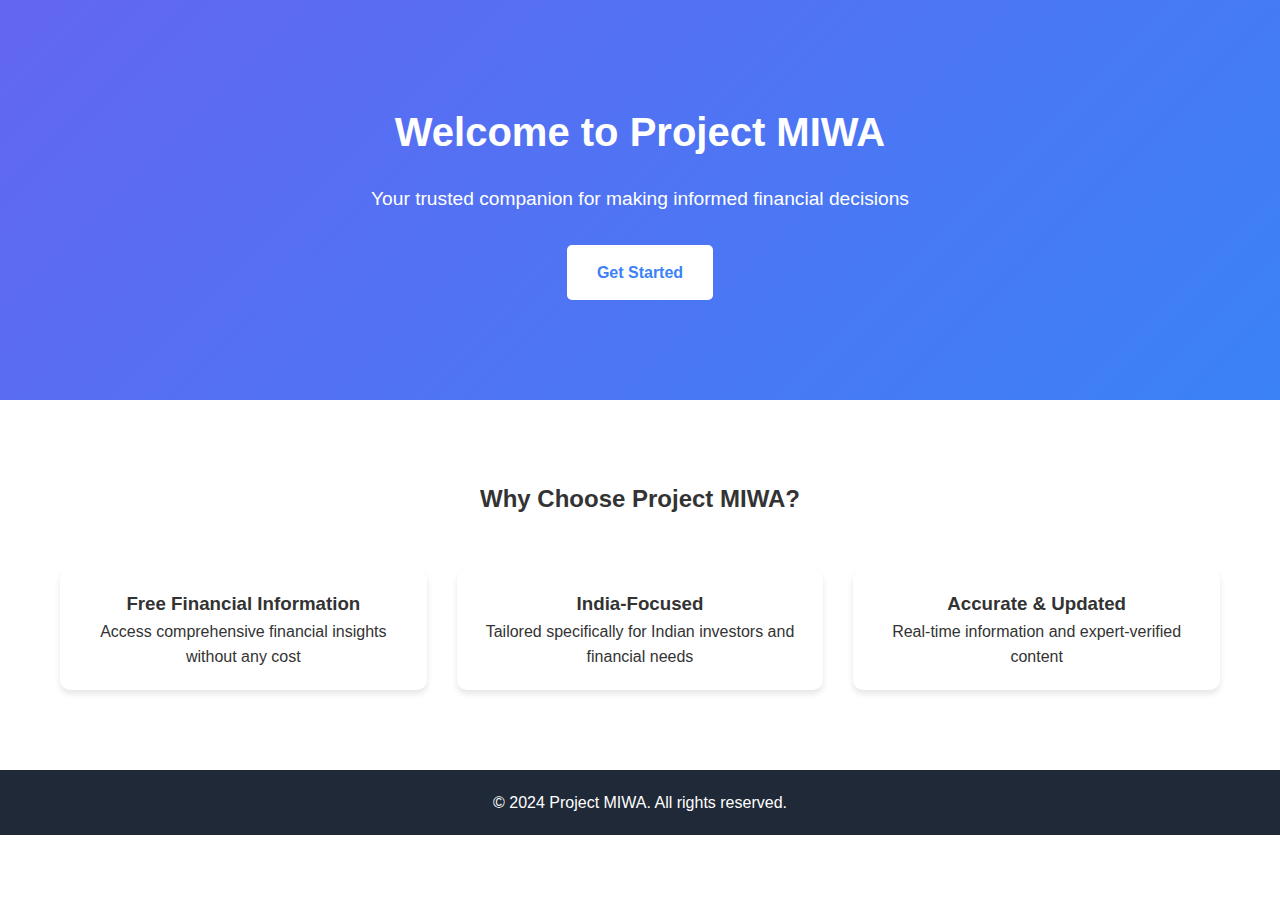
==== index.html @ fbf29fde "Add files via upload" ====
<!DOCTYPE html>
<html lang="en">
<head>
    <meta charset="UTF-8">
    <meta name="viewport" content="width=device-width, initial-scale=1.0">
    <title>Project MIWA - Your Personal Finance Guide</title>
    <style>
        * {
            margin: 0;
            padding: 0;
            box-sizing: border-box;
            font-family: 'Arial', sans-serif;
        }

        body {
            line-height: 1.6;
            color: #333;
        }

        .hero {
            background: linear-gradient(135deg, #6366F1, #3B82F6);
            color: white;
            padding: 100px 20px;
            text-align: center;
        }

        .hero h1 {
            font-size: 2.5rem;
            margin-bottom: 20px;
        }

        .hero p {
            font-size: 1.2rem;
            margin-bottom: 30px;
        }

        .cta-button {
            display: inline-block;
            padding: 15px 30px;
            background-color: #FFF;
            color: #3B82F6;
            text-decoration: none;
            border-radius: 5px;
            font-weight: bold;
            transition: transform 0.3s ease;
        }

        .cta-button:hover {
            transform: translateY(-2px);
        }

        .features {
            padding: 80px 20px;
            max-width: 1200px;
            margin: 0 auto;
            text-align: center;
        }

        .feature-grid {
            display: grid;
            grid-template-columns: repeat(auto-fit, minmax(250px, 1fr));
            gap: 30px;
            margin-top: 50px;
        }

        .feature-item {
            padding: 20px;
            border-radius: 10px;
            box-shadow: 0 4px 6px rgba(0, 0, 0, 0.1);
        }

        footer {
            background-color: #1F2937;
            color: white;
            text-align: center;
            padding: 20px;
            position: relative;
            bottom: 0;
            width: 100%;
        }

        @media (max-width: 768px) {
            .hero h1 {
                font-size: 2rem;
            }
        }
    </style>
</head>
<body>
    <section class="hero">
        <h1>Welcome to Project MIWA</h1>
        <p>Your trusted companion for making informed financial decisions</p>
        <a href="#" class="cta-button">Get Started</a>
    </section>

    <section class="features">
        <h2>Why Choose Project MIWA?</h2>
        <div class="feature-grid">
            <div class="feature-item">
                <h3>Free Financial Information</h3>
                <p>Access comprehensive financial insights without any cost</p>
            </div>
            <div class="feature-item">
                <h3>India-Focused</h3>
                <p>Tailored specifically for Indian investors and financial needs</p>
            </div>
            <div class="feature-item">
                <h3>Accurate & Updated</h3>
                <p>Real-time information and expert-verified content</p>
            </div>
        </div>
    </section>

    <footer>
        <p>&copy; 2024 Project MIWA. All rights reserved.</p>
    </footer>
</body>
</html>
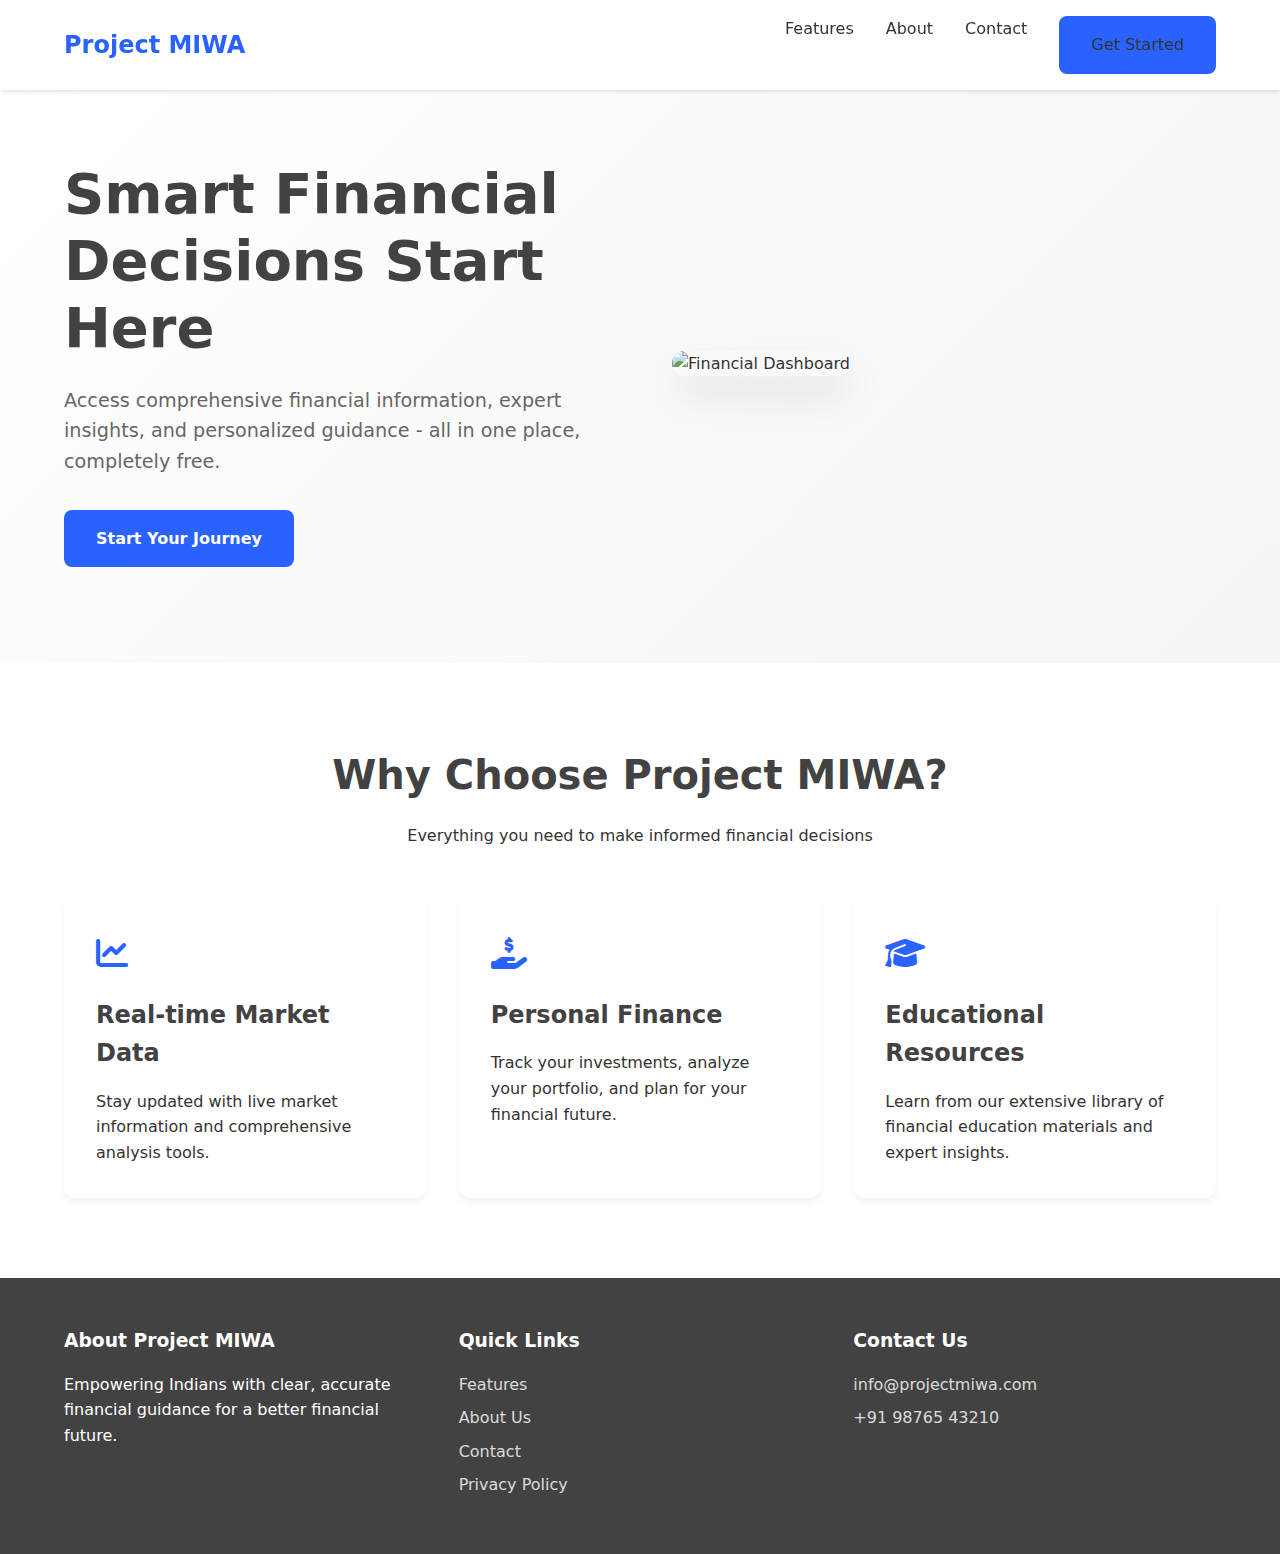
==== commit ed18f69a: "Updated landing page with responsive design" ====
--- a/index.html
+++ b/index.html
@@ -4,115 +4,325 @@
     <meta charset="UTF-8">
     <meta name="viewport" content="width=device-width, initial-scale=1.0">
     <title>Project MIWA - Your Personal Finance Guide</title>
+    <link rel="stylesheet" href="https://cdnjs.cloudflare.com/ajax/libs/font-awesome/6.5.1/css/all.min.css">
     <style>
+        :root {
+            --primary-color: #2962ff;
+            --secondary-color: #1e88e5;
+            --text-color: #333;
+            --light-gray: #f5f5f5;
+            --dark-gray: #424242;
+        }
+
         * {
             margin: 0;
             padding: 0;
             box-sizing: border-box;
-            font-family: 'Arial', sans-serif;
+            font-family: 'Segoe UI', system-ui, -apple-system, sans-serif;
         }
 
         body {
             line-height: 1.6;
-            color: #333;
-        }
-
+            color: var(--text-color);
+            background-color: var(--light-gray);
+        }
+
+        /* Navigation */
+        .navbar {
+            background: white;
+            padding: 1rem 5%;
+            position: fixed;
+            width: 100%;
+            top: 0;
+            z-index: 1000;
+            box-shadow: 0 2px 4px rgba(0,0,0,0.1);
+        }
+
+        .nav-content {
+            display: flex;
+            justify-content: space-between;
+            align-items: center;
+            max-width: 1200px;
+            margin: 0 auto;
+        }
+
+        .logo {
+            font-size: 1.5rem;
+            font-weight: bold;
+            color: var(--primary-color);
+        }
+
+        .nav-links {
+            display: flex;
+            gap: 2rem;
+        }
+
+        .nav-links a {
+            text-decoration: none;
+            color: var(--text-color);
+            font-weight: 500;
+            transition: color 0.3s ease;
+        }
+
+        .nav-links a:hover {
+            color: var(--primary-color);
+        }
+
+        /* Hero Section */
         .hero {
-            background: linear-gradient(135deg, #6366F1, #3B82F6);
-            color: white;
-            padding: 100px 20px;
-            text-align: center;
-        }
-
-        .hero h1 {
-            font-size: 2.5rem;
-            margin-bottom: 20px;
-        }
-
-        .hero p {
+            margin-top: 4rem;
+            padding: 6rem 5%;
+            background: linear-gradient(135deg, #fff 0%, #f5f5f5 100%);
+            position: relative;
+            overflow: hidden;
+        }
+
+        .hero-content {
+            max-width: 1200px;
+            margin: 0 auto;
+            display: grid;
+            grid-template-columns: 1fr 1fr;
+            gap: 4rem;
+            align-items: center;
+        }
+
+        .hero-text h1 {
+            font-size: 3.5rem;
+            line-height: 1.2;
+            margin-bottom: 1.5rem;
+            color: var(--dark-gray);
+        }
+
+        .hero-text p {
             font-size: 1.2rem;
-            margin-bottom: 30px;
+            color: #666;
+            margin-bottom: 2rem;
         }
 
         .cta-button {
             display: inline-block;
-            padding: 15px 30px;
-            background-color: #FFF;
-            color: #3B82F6;
+            padding: 1rem 2rem;
+            background-color: var(--primary-color);
+            color: white;
             text-decoration: none;
-            border-radius: 5px;
-            font-weight: bold;
-            transition: transform 0.3s ease;
+            border-radius: 8px;
+            font-weight: 600;
+            transition: transform 0.3s ease, background-color 0.3s ease;
         }
 
         .cta-button:hover {
             transform: translateY(-2px);
-        }
-
+            background-color: var(--secondary-color);
+        }
+
+        .hero-image {
+            position: relative;
+        }
+
+        .hero-image img {
+            width: 100%;
+            height: auto;
+            border-radius: 12px;
+            box-shadow: 0 20px 40px rgba(0,0,0,0.1);
+        }
+
+        /* Features Section */
         .features {
-            padding: 80px 20px;
+            padding: 5rem 5%;
+            background: white;
+        }
+
+        .features-content {
             max-width: 1200px;
             margin: 0 auto;
+        }
+
+        .section-title {
             text-align: center;
+            margin-bottom: 3rem;
+        }
+
+        .section-title h2 {
+            font-size: 2.5rem;
+            color: var(--dark-gray);
+            margin-bottom: 1rem;
         }
 
         .feature-grid {
             display: grid;
+            grid-template-columns: repeat(auto-fit, minmax(300px, 1fr));
+            gap: 2rem;
+        }
+
+        .feature-card {
+            background: white;
+            padding: 2rem;
+            border-radius: 12px;
+            box-shadow: 0 4px 6px rgba(0,0,0,0.05);
+            transition: transform 0.3s ease;
+        }
+
+        .feature-card:hover {
+            transform: translateY(-5px);
+        }
+
+        .feature-icon {
+            font-size: 2rem;
+            color: var(--primary-color);
+            margin-bottom: 1rem;
+        }
+
+        .feature-card h3 {
+            font-size: 1.5rem;
+            margin-bottom: 1rem;
+            color: var(--dark-gray);
+        }
+
+        /* Footer */
+        footer {
+            background: var(--dark-gray);
+            color: white;
+            padding: 3rem 5%;
+        }
+
+        .footer-content {
+            max-width: 1200px;
+            margin: 0 auto;
+            display: grid;
             grid-template-columns: repeat(auto-fit, minmax(250px, 1fr));
-            gap: 30px;
-            margin-top: 50px;
-        }
-
-        .feature-item {
-            padding: 20px;
-            border-radius: 10px;
-            box-shadow: 0 4px 6px rgba(0, 0, 0, 0.1);
-        }
-
-        footer {
-            background-color: #1F2937;
-            color: white;
-            text-align: center;
-            padding: 20px;
-            position: relative;
-            bottom: 0;
-            width: 100%;
-        }
-
+            gap: 2rem;
+        }
+
+        .footer-section h3 {
+            margin-bottom: 1rem;
+        }
+
+        .footer-links {
+            list-style: none;
+        }
+
+        .footer-links li {
+            margin-bottom: 0.5rem;
+        }
+
+        .footer-links a {
+            color: #fff;
+            text-decoration: none;
+            opacity: 0.8;
+            transition: opacity 0.3s ease;
+        }
+
+        .footer-links a:hover {
+            opacity: 1;
+        }
+
+        /* Mobile Responsiveness */
         @media (max-width: 768px) {
-            .hero h1 {
-                font-size: 2rem;
+            .hero-content {
+                grid-template-columns: 1fr;
+                text-align: center;
+            }
+
+            .hero-text h1 {
+                font-size: 2.5rem;
+            }
+
+            .nav-links {
+                display: none;
+            }
+
+            .feature-grid {
+                grid-template-columns: 1fr;
+            }
+
+            .footer-content {
+                grid-template-columns: 1fr;
+                text-align: center;
             }
         }
     </style>
 </head>
 <body>
+    <nav class="navbar">
+        <div class="nav-content">
+            <div class="logo">Project MIWA</div>
+            <div class="nav-links">
+                <a href="#features">Features</a>
+                <a href="#about">About</a>
+                <a href="#contact">Contact</a>
+                <a href="#login" class="cta-button">Get Started</a>
+            </div>
+        </div>
+    </nav>
+
     <section class="hero">
-        <h1>Welcome to Project MIWA</h1>
-        <p>Your trusted companion for making informed financial decisions</p>
-        <a href="#" class="cta-button">Get Started</a>
-    </section>
-
-    <section class="features">
-        <h2>Why Choose Project MIWA?</h2>
-        <div class="feature-grid">
-            <div class="feature-item">
-                <h3>Free Financial Information</h3>
-                <p>Access comprehensive financial insights without any cost</p>
-            </div>
-            <div class="feature-item">
-                <h3>India-Focused</h3>
-                <p>Tailored specifically for Indian investors and financial needs</p>
-            </div>
-            <div class="feature-item">
-                <h3>Accurate & Updated</h3>
-                <p>Real-time information and expert-verified content</p>
+        <div class="hero-content">
+            <div class="hero-text">
+                <h1>Smart Financial Decisions Start Here</h1>
+                <p>Access comprehensive financial information, expert insights, and personalized guidance - all in one place, completely free.</p>
+                <a href="#start" class="cta-button">Start Your Journey</a>
+            </div>
+            <div class="hero-image">
+                <img src="https://via.placeholder.com/600x400" alt="Financial Dashboard">
             </div>
         </div>
     </section>
 
+    <section class="features">
+        <div class="features-content">
+            <div class="section-title">
+                <h2>Why Choose Project MIWA?</h2>
+                <p>Everything you need to make informed financial decisions</p>
+            </div>
+            <div class="feature-grid">
+                <div class="feature-card">
+                    <div class="feature-icon">
+                        <i class="fas fa-chart-line"></i>
+                    </div>
+                    <h3>Real-time Market Data</h3>
+                    <p>Stay updated with live market information and comprehensive analysis tools.</p>
+                </div>
+                <div class="feature-card">
+                    <div class="feature-icon">
+                        <i class="fas fa-hand-holding-usd"></i>
+                    </div>
+                    <h3>Personal Finance</h3>
+                    <p>Track your investments, analyze your portfolio, and plan for your financial future.</p>
+                </div>
+                <div class="feature-card">
+                    <div class="feature-icon">
+                        <i class="fas fa-graduation-cap"></i>
+                    </div>
+                    <h3>Educational Resources</h3>
+                    <p>Learn from our extensive library of financial education materials and expert insights.</p>
+                </div>
+            </div>
+        </div>
+    </section>
+
     <footer>
-        <p>&copy; 2024 Project MIWA. All rights reserved.</p>
+        <div class="footer-content">
+            <div class="footer-section">
+                <h3>About Project MIWA</h3>
+                <p>Empowering Indians with clear, accurate financial guidance for a better financial future.</p>
+            </div>
+            <div class="footer-section">
+                <h3>Quick Links</h3>
+                <ul class="footer-links">
+                    <li><a href="#features">Features</a></li>
+                    <li><a href="#about">About Us</a></li>
+                    <li><a href="#contact">Contact</a></li>
+                    <li><a href="#privacy">Privacy Policy</a></li>
+                </ul>
+            </div>
+            <div class="footer-section">
+                <h3>Contact Us</h3>
+                <ul class="footer-links">
+                    <li><a href="mailto:info@projectmiwa.com">info@projectmiwa.com</a></li>
+                    <li><a href="tel:+919876543210">+91 98765 43210</a></li>
+                </ul>
+            </div>
+        </div>
     </footer>
 </body>
 </html>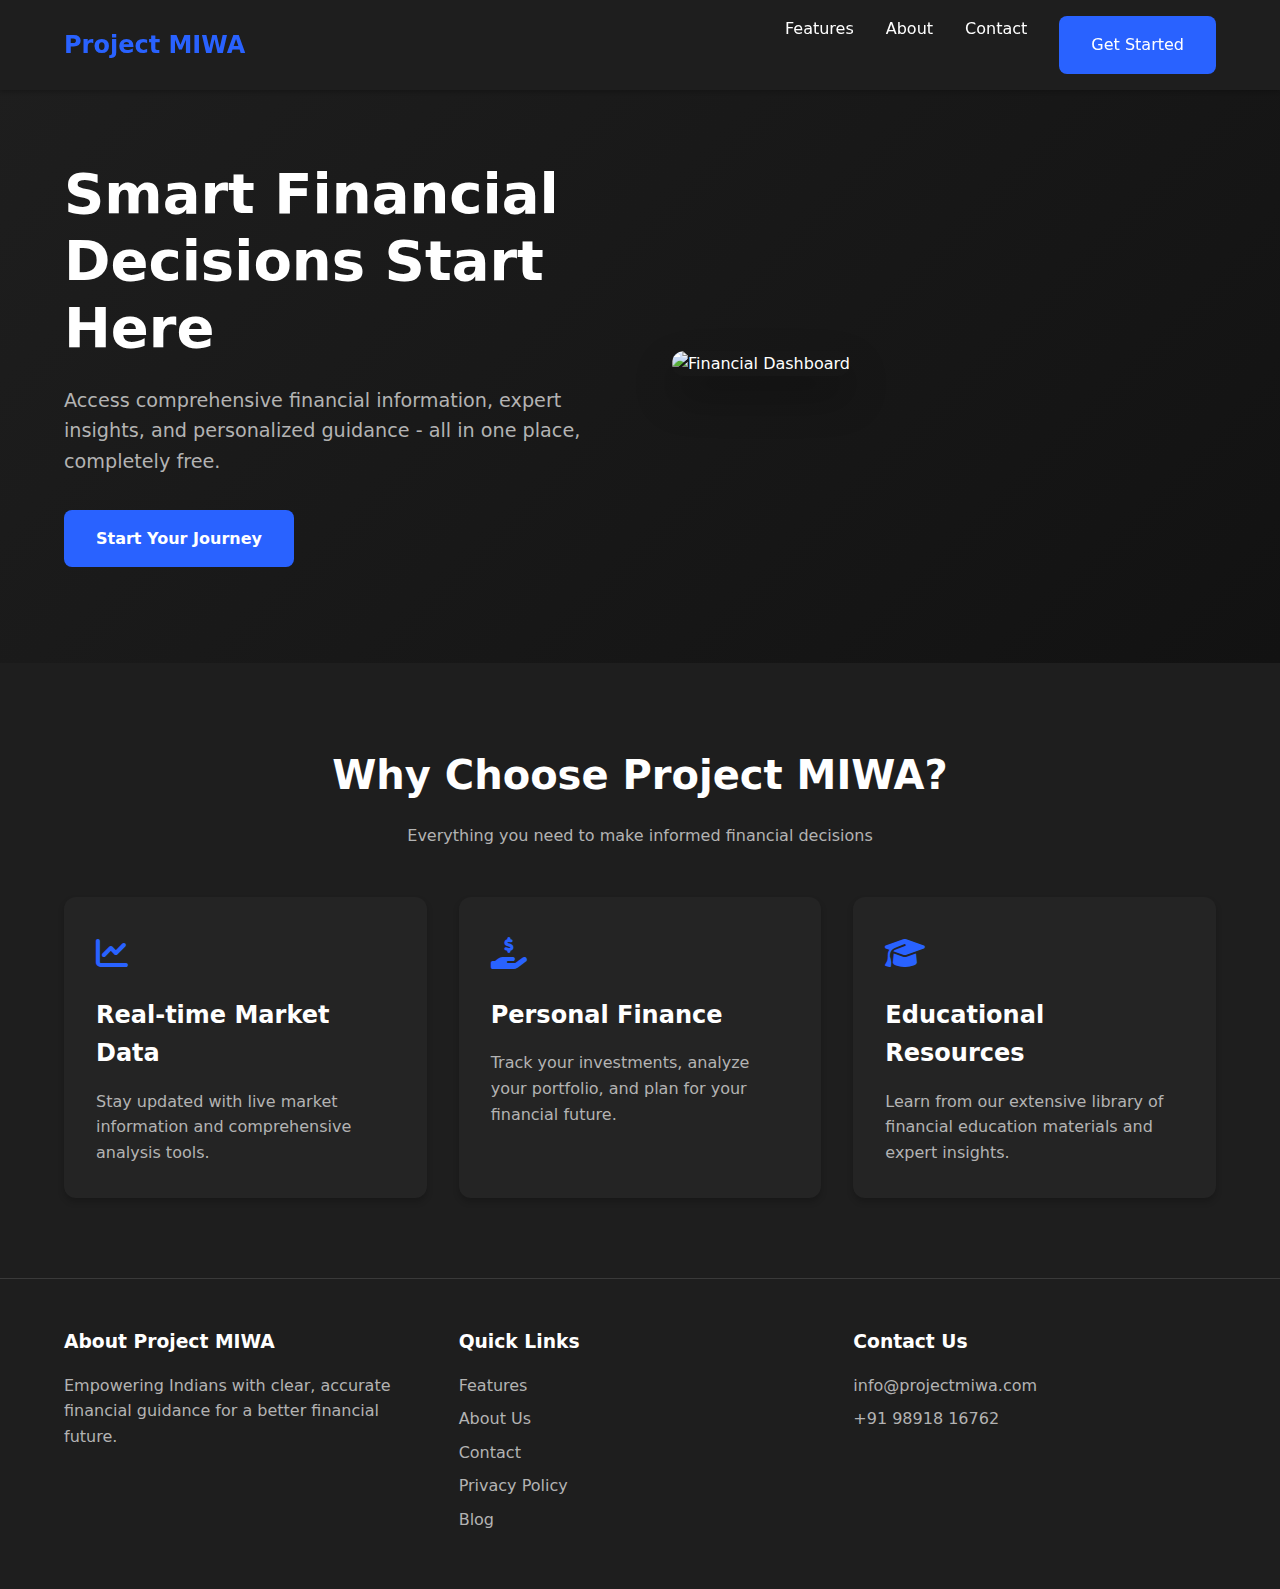
==== commit da47a4e9: "Updated landing page for dark theme and blog section" ====
--- a/index.html
+++ b/index.html
@@ -9,9 +9,12 @@
         :root {
             --primary-color: #2962ff;
             --secondary-color: #1e88e5;
-            --text-color: #333;
-            --light-gray: #f5f5f5;
-            --dark-gray: #424242;
+            --background-dark: #121212;
+            --surface-dark: #1e1e1e;
+            --text-primary: #ffffff;
+            --text-secondary: #b3b3b3;
+            --card-background: #242424;
+            --hover-color: #3a3a3a;
         }
 
         * {
@@ -23,19 +26,19 @@
 
         body {
             line-height: 1.6;
-            color: var(--text-color);
-            background-color: var(--light-gray);
+            color: var(--text-primary);
+            background-color: var(--background-dark);
         }
 
         /* Navigation */
         .navbar {
-            background: white;
+            background: var(--surface-dark);
             padding: 1rem 5%;
             position: fixed;
             width: 100%;
             top: 0;
             z-index: 1000;
-            box-shadow: 0 2px 4px rgba(0,0,0,0.1);
+            box-shadow: 0 2px 4px rgba(0,0,0,0.2);
         }
 
         .nav-content {
@@ -59,7 +62,7 @@
 
         .nav-links a {
             text-decoration: none;
-            color: var(--text-color);
+            color: var(--text-primary);
             font-weight: 500;
             transition: color 0.3s ease;
         }
@@ -72,7 +75,7 @@
         .hero {
             margin-top: 4rem;
             padding: 6rem 5%;
-            background: linear-gradient(135deg, #fff 0%, #f5f5f5 100%);
+            background: linear-gradient(135deg, var(--surface-dark) 0%, var(--background-dark) 100%);
             position: relative;
             overflow: hidden;
         }
@@ -90,12 +93,12 @@
             font-size: 3.5rem;
             line-height: 1.2;
             margin-bottom: 1.5rem;
-            color: var(--dark-gray);
+            color: var(--text-primary);
         }
 
         .hero-text p {
             font-size: 1.2rem;
-            color: #666;
+            color: var(--text-secondary);
             margin-bottom: 2rem;
         }
 
@@ -123,13 +126,13 @@
             width: 100%;
             height: auto;
             border-radius: 12px;
-            box-shadow: 0 20px 40px rgba(0,0,0,0.1);
+            box-shadow: 0 20px 40px rgba(0,0,0,0.3);
         }
 
         /* Features Section */
         .features {
             padding: 5rem 5%;
-            background: white;
+            background: var(--surface-dark);
         }
 
         .features-content {
@@ -144,8 +147,12 @@
 
         .section-title h2 {
             font-size: 2.5rem;
-            color: var(--dark-gray);
+            color: var(--text-primary);
             margin-bottom: 1rem;
+        }
+
+        .section-title p {
+            color: var(--text-secondary);
         }
 
         .feature-grid {
@@ -155,15 +162,16 @@
         }
 
         .feature-card {
-            background: white;
+            background: var(--card-background);
             padding: 2rem;
             border-radius: 12px;
-            box-shadow: 0 4px 6px rgba(0,0,0,0.05);
-            transition: transform 0.3s ease;
+            box-shadow: 0 4px 6px rgba(0,0,0,0.2);
+            transition: transform 0.3s ease, background-color 0.3s ease;
         }
 
         .feature-card:hover {
             transform: translateY(-5px);
+            background-color: var(--hover-color);
         }
 
         .feature-icon {
@@ -175,14 +183,19 @@
         .feature-card h3 {
             font-size: 1.5rem;
             margin-bottom: 1rem;
-            color: var(--dark-gray);
+            color: var(--text-primary);
+        }
+
+        .feature-card p {
+            color: var(--text-secondary);
         }
 
         /* Footer */
         footer {
-            background: var(--dark-gray);
-            color: white;
+            background: var(--surface-dark);
+            color: var(--text-primary);
             padding: 3rem 5%;
+            border-top: 1px solid var(--hover-color);
         }
 
         .footer-content {
@@ -195,6 +208,11 @@
 
         .footer-section h3 {
             margin-bottom: 1rem;
+            color: var(--text-primary);
+        }
+
+        .footer-section p {
+            color: var(--text-secondary);
         }
 
         .footer-links {
@@ -206,14 +224,13 @@
         }
 
         .footer-links a {
-            color: #fff;
+            color: var(--text-secondary);
             text-decoration: none;
-            opacity: 0.8;
-            transition: opacity 0.3s ease;
+            transition: color 0.3s ease;
         }
 
         .footer-links a:hover {
-            opacity: 1;
+            color: var(--primary-color);
         }
 
         /* Mobile Responsiveness */
@@ -313,13 +330,14 @@
                     <li><a href="#about">About Us</a></li>
                     <li><a href="#contact">Contact</a></li>
                     <li><a href="#privacy">Privacy Policy</a></li>
+                    <li><a href="https://blog.projectmiwa.com">Blog</a></li>
                 </ul>
             </div>
             <div class="footer-section">
                 <h3>Contact Us</h3>
                 <ul class="footer-links">
                     <li><a href="mailto:info@projectmiwa.com">info@projectmiwa.com</a></li>
-                    <li><a href="tel:+919876543210">+91 98765 43210</a></li>
+                    <li><a href="tel:+919891816762">+91 98918 16762</a></li>
                 </ul>
             </div>
         </div>
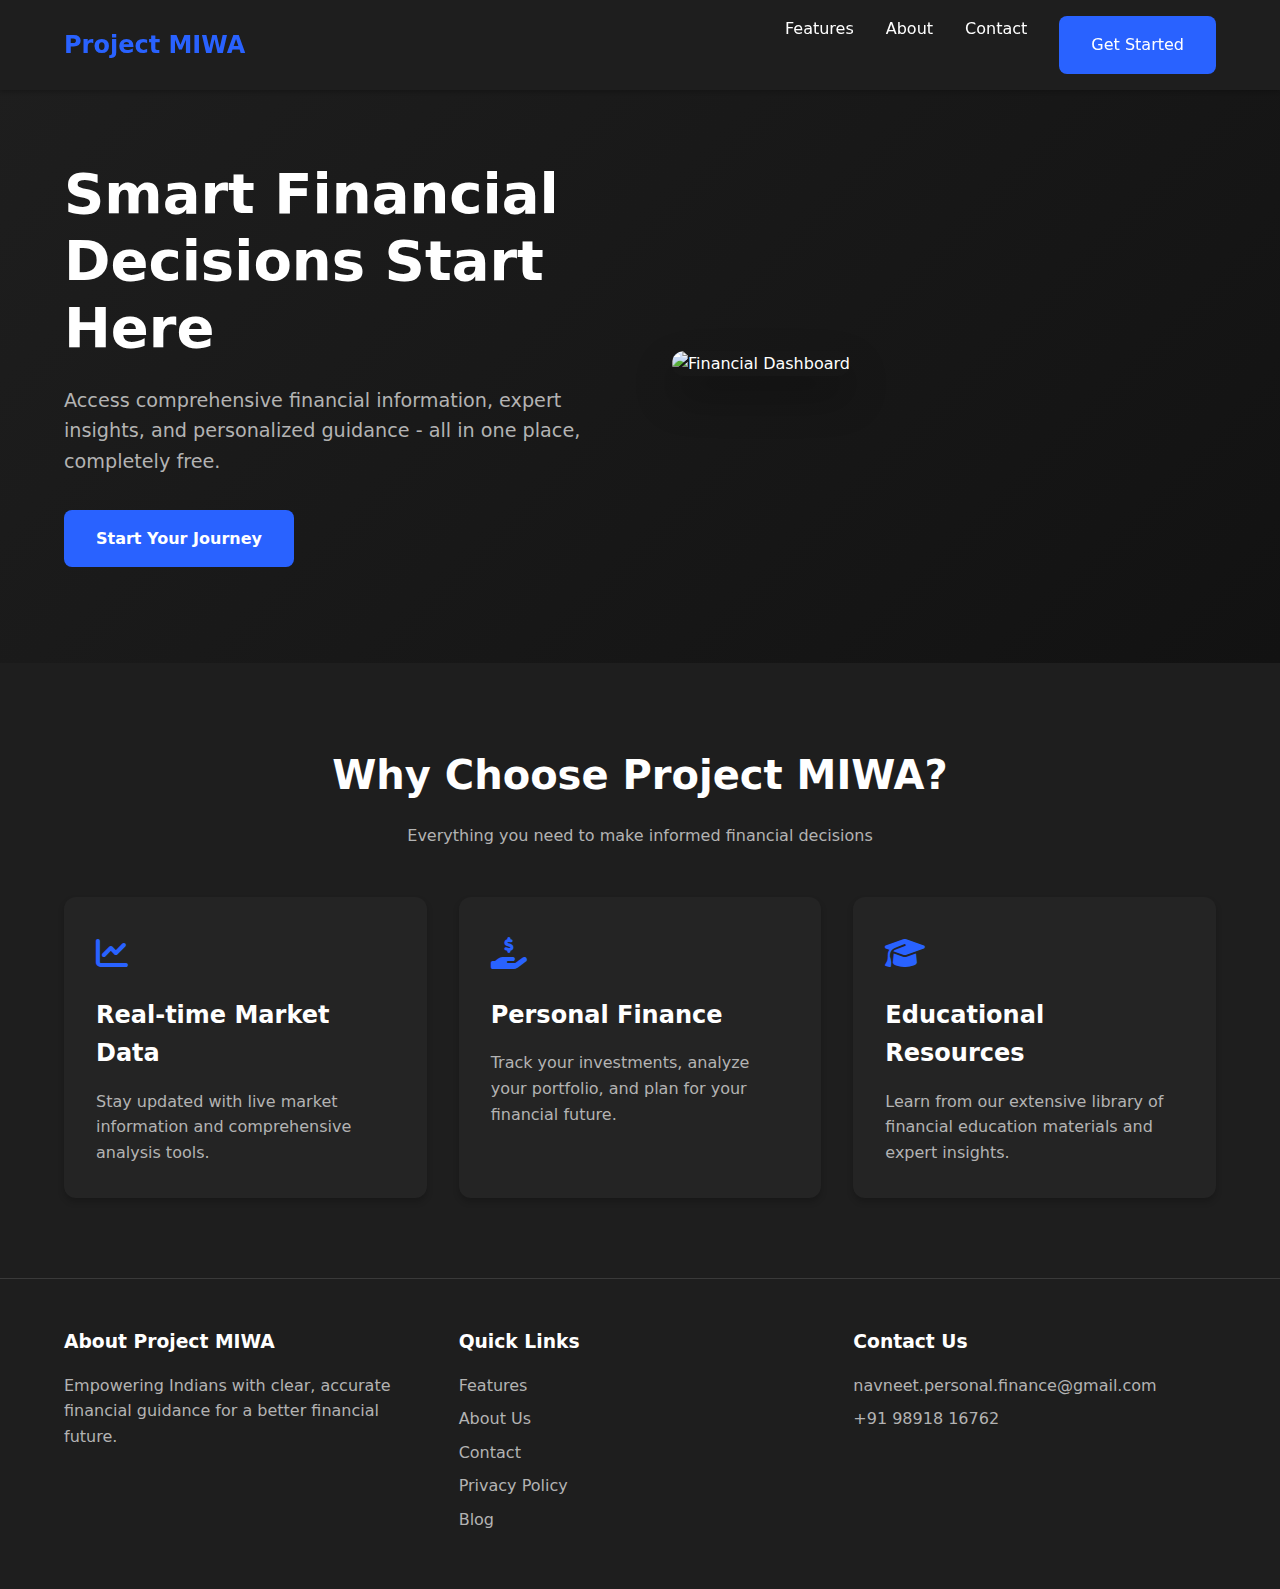
==== commit 20fe2adc: "Updated landing page for http in blog redirection, email ID updated" ====
--- a/index.html
+++ b/index.html
@@ -330,13 +330,13 @@
                     <li><a href="#about">About Us</a></li>
                     <li><a href="#contact">Contact</a></li>
                     <li><a href="#privacy">Privacy Policy</a></li>
-                    <li><a href="https://blog.projectmiwa.com">Blog</a></li>
+                    <li><a href="http://blog.projectmiwa.com">Blog</a></li>
                 </ul>
             </div>
             <div class="footer-section">
                 <h3>Contact Us</h3>
                 <ul class="footer-links">
-                    <li><a href="mailto:info@projectmiwa.com">info@projectmiwa.com</a></li>
+                    <li><a href="mailto:navneet.personal.finance@gmail.com">navneet.personal.finance@gmail.com</a></li>
                     <li><a href="tel:+919891816762">+91 98918 16762</a></li>
                 </ul>
             </div>
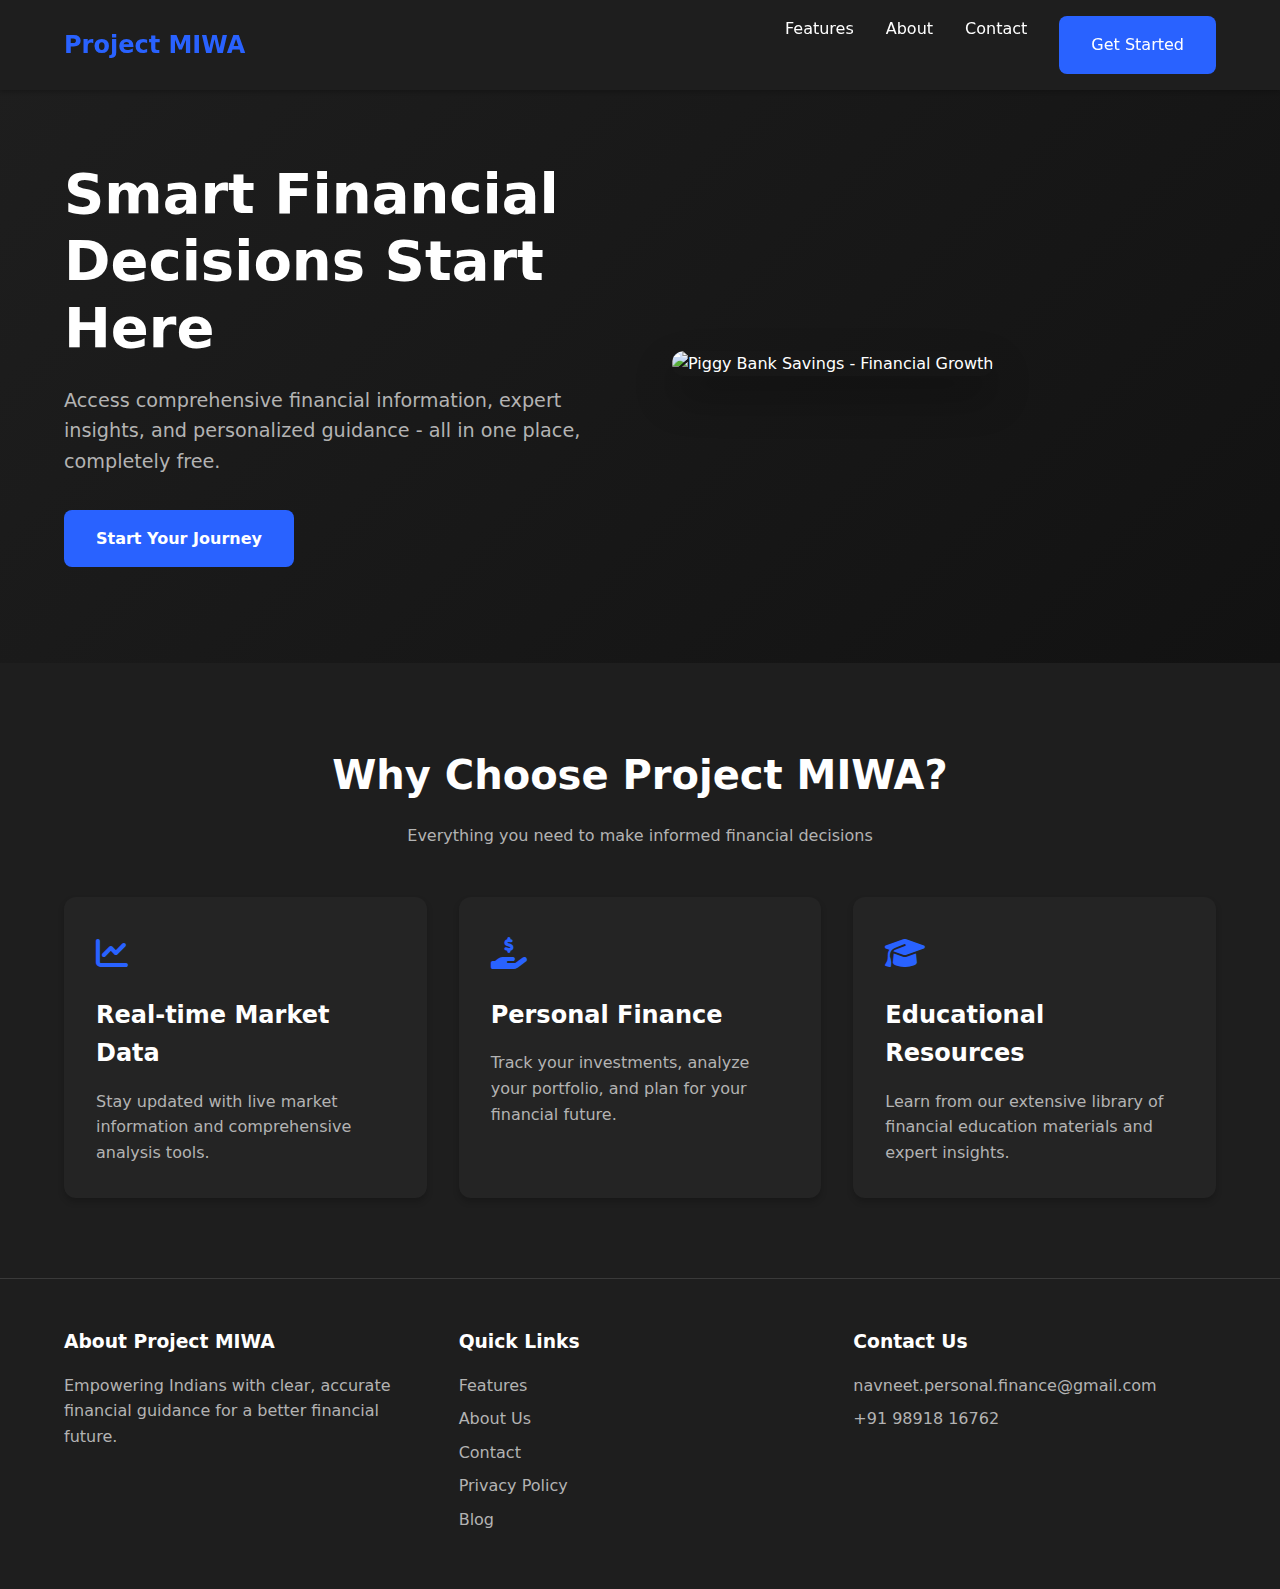
==== commit b6d0aa26: "Updated landing page for a broken image" ====
--- a/index.html
+++ b/index.html
@@ -280,7 +280,7 @@
                 <a href="#start" class="cta-button">Start Your Journey</a>
             </div>
             <div class="hero-image">
-                <img src="https://via.placeholder.com/600x400" alt="Financial Dashboard">
+                <img src="https://images.unsplash.com/photo-1567427017947-545c5f8d16ad?w=600&h=400&fit=crop" alt="Piggy Bank Savings - Financial Growth">
             </div>
         </div>
     </section>
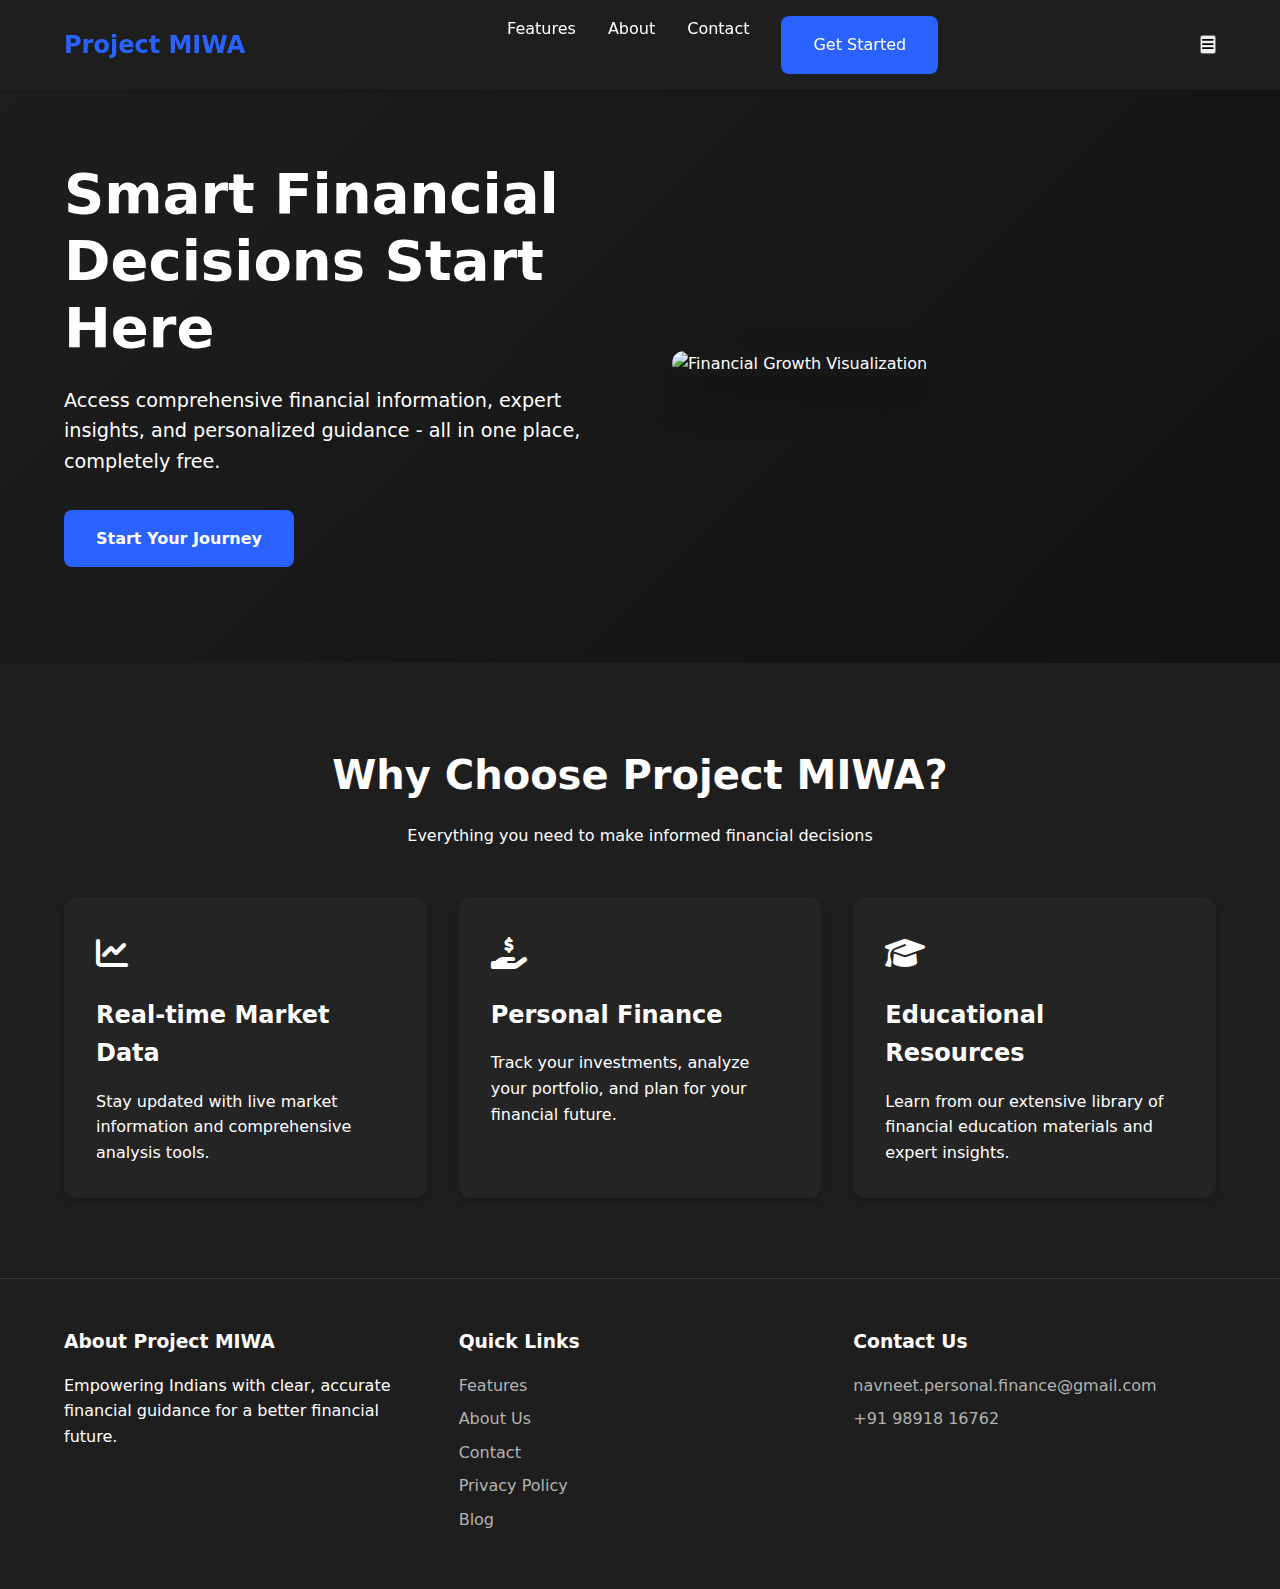
==== commit f075f596: "Initial commit with complete website structure" ====
--- a/index.html
+++ b/index.html
@@ -4,271 +4,25 @@
     <meta charset="UTF-8">
     <meta name="viewport" content="width=device-width, initial-scale=1.0">
     <title>Project MIWA - Your Personal Finance Guide</title>
+    <link rel="stylesheet" href="assets/css/style.css">
+    <link rel="stylesheet" href="assets/css/dark-theme.css">
+    <link rel="stylesheet" href="assets/css/responsive.css">
     <link rel="stylesheet" href="https://cdnjs.cloudflare.com/ajax/libs/font-awesome/6.5.1/css/all.min.css">
-    <style>
-        :root {
-            --primary-color: #2962ff;
-            --secondary-color: #1e88e5;
-            --background-dark: #121212;
-            --surface-dark: #1e1e1e;
-            --text-primary: #ffffff;
-            --text-secondary: #b3b3b3;
-            --card-background: #242424;
-            --hover-color: #3a3a3a;
-        }
-
-        * {
-            margin: 0;
-            padding: 0;
-            box-sizing: border-box;
-            font-family: 'Segoe UI', system-ui, -apple-system, sans-serif;
-        }
-
-        body {
-            line-height: 1.6;
-            color: var(--text-primary);
-            background-color: var(--background-dark);
-        }
-
-        /* Navigation */
-        .navbar {
-            background: var(--surface-dark);
-            padding: 1rem 5%;
-            position: fixed;
-            width: 100%;
-            top: 0;
-            z-index: 1000;
-            box-shadow: 0 2px 4px rgba(0,0,0,0.2);
-        }
-
-        .nav-content {
-            display: flex;
-            justify-content: space-between;
-            align-items: center;
-            max-width: 1200px;
-            margin: 0 auto;
-        }
-
-        .logo {
-            font-size: 1.5rem;
-            font-weight: bold;
-            color: var(--primary-color);
-        }
-
-        .nav-links {
-            display: flex;
-            gap: 2rem;
-        }
-
-        .nav-links a {
-            text-decoration: none;
-            color: var(--text-primary);
-            font-weight: 500;
-            transition: color 0.3s ease;
-        }
-
-        .nav-links a:hover {
-            color: var(--primary-color);
-        }
-
-        /* Hero Section */
-        .hero {
-            margin-top: 4rem;
-            padding: 6rem 5%;
-            background: linear-gradient(135deg, var(--surface-dark) 0%, var(--background-dark) 100%);
-            position: relative;
-            overflow: hidden;
-        }
-
-        .hero-content {
-            max-width: 1200px;
-            margin: 0 auto;
-            display: grid;
-            grid-template-columns: 1fr 1fr;
-            gap: 4rem;
-            align-items: center;
-        }
-
-        .hero-text h1 {
-            font-size: 3.5rem;
-            line-height: 1.2;
-            margin-bottom: 1.5rem;
-            color: var(--text-primary);
-        }
-
-        .hero-text p {
-            font-size: 1.2rem;
-            color: var(--text-secondary);
-            margin-bottom: 2rem;
-        }
-
-        .cta-button {
-            display: inline-block;
-            padding: 1rem 2rem;
-            background-color: var(--primary-color);
-            color: white;
-            text-decoration: none;
-            border-radius: 8px;
-            font-weight: 600;
-            transition: transform 0.3s ease, background-color 0.3s ease;
-        }
-
-        .cta-button:hover {
-            transform: translateY(-2px);
-            background-color: var(--secondary-color);
-        }
-
-        .hero-image {
-            position: relative;
-        }
-
-        .hero-image img {
-            width: 100%;
-            height: auto;
-            border-radius: 12px;
-            box-shadow: 0 20px 40px rgba(0,0,0,0.3);
-        }
-
-        /* Features Section */
-        .features {
-            padding: 5rem 5%;
-            background: var(--surface-dark);
-        }
-
-        .features-content {
-            max-width: 1200px;
-            margin: 0 auto;
-        }
-
-        .section-title {
-            text-align: center;
-            margin-bottom: 3rem;
-        }
-
-        .section-title h2 {
-            font-size: 2.5rem;
-            color: var(--text-primary);
-            margin-bottom: 1rem;
-        }
-
-        .section-title p {
-            color: var(--text-secondary);
-        }
-
-        .feature-grid {
-            display: grid;
-            grid-template-columns: repeat(auto-fit, minmax(300px, 1fr));
-            gap: 2rem;
-        }
-
-        .feature-card {
-            background: var(--card-background);
-            padding: 2rem;
-            border-radius: 12px;
-            box-shadow: 0 4px 6px rgba(0,0,0,0.2);
-            transition: transform 0.3s ease, background-color 0.3s ease;
-        }
-
-        .feature-card:hover {
-            transform: translateY(-5px);
-            background-color: var(--hover-color);
-        }
-
-        .feature-icon {
-            font-size: 2rem;
-            color: var(--primary-color);
-            margin-bottom: 1rem;
-        }
-
-        .feature-card h3 {
-            font-size: 1.5rem;
-            margin-bottom: 1rem;
-            color: var(--text-primary);
-        }
-
-        .feature-card p {
-            color: var(--text-secondary);
-        }
-
-        /* Footer */
-        footer {
-            background: var(--surface-dark);
-            color: var(--text-primary);
-            padding: 3rem 5%;
-            border-top: 1px solid var(--hover-color);
-        }
-
-        .footer-content {
-            max-width: 1200px;
-            margin: 0 auto;
-            display: grid;
-            grid-template-columns: repeat(auto-fit, minmax(250px, 1fr));
-            gap: 2rem;
-        }
-
-        .footer-section h3 {
-            margin-bottom: 1rem;
-            color: var(--text-primary);
-        }
-
-        .footer-section p {
-            color: var(--text-secondary);
-        }
-
-        .footer-links {
-            list-style: none;
-        }
-
-        .footer-links li {
-            margin-bottom: 0.5rem;
-        }
-
-        .footer-links a {
-            color: var(--text-secondary);
-            text-decoration: none;
-            transition: color 0.3s ease;
-        }
-
-        .footer-links a:hover {
-            color: var(--primary-color);
-        }
-
-        /* Mobile Responsiveness */
-        @media (max-width: 768px) {
-            .hero-content {
-                grid-template-columns: 1fr;
-                text-align: center;
-            }
-
-            .hero-text h1 {
-                font-size: 2.5rem;
-            }
-
-            .nav-links {
-                display: none;
-            }
-
-            .feature-grid {
-                grid-template-columns: 1fr;
-            }
-
-            .footer-content {
-                grid-template-columns: 1fr;
-                text-align: center;
-            }
-        }
-    </style>
 </head>
 <body>
+    <!-- Include header component -->
     <nav class="navbar">
         <div class="nav-content">
             <div class="logo">Project MIWA</div>
             <div class="nav-links">
-                <a href="#features">Features</a>
-                <a href="#about">About</a>
-                <a href="#contact">Contact</a>
-                <a href="#login" class="cta-button">Get Started</a>
+                <a href="pages/features.html">Features</a>
+                <a href="pages/about.html">About</a>
+                <a href="pages/contact.html">Contact</a>
+                <a href="pages/login.html" class="cta-button">Get Started</a>
             </div>
+            <button class="mobile-menu-button">
+                <i class="fas fa-bars"></i>
+            </button>
         </div>
     </nav>
 
@@ -277,10 +31,10 @@
             <div class="hero-text">
                 <h1>Smart Financial Decisions Start Here</h1>
                 <p>Access comprehensive financial information, expert insights, and personalized guidance - all in one place, completely free.</p>
-                <a href="#start" class="cta-button">Start Your Journey</a>
+                <a href="pages/login.html" class="cta-button">Start Your Journey</a>
             </div>
             <div class="hero-image">
-                <img src="https://images.unsplash.com/photo-1567427017947-545c5f8d16ad?w=600&h=400&fit=crop" alt="Piggy Bank Savings - Financial Growth">
+                <img src="https://images.pexels.com/photos/9660/business-money-pink-coins.jpg?auto=compress&cs=tinysrgb&w=600" alt="Financial Growth Visualization">
             </div>
         </div>
     </section>
@@ -317,6 +71,7 @@
         </div>
     </section>
 
+    <!-- Include footer component -->
     <footer>
         <div class="footer-content">
             <div class="footer-section">
@@ -326,11 +81,11 @@
             <div class="footer-section">
                 <h3>Quick Links</h3>
                 <ul class="footer-links">
-                    <li><a href="#features">Features</a></li>
-                    <li><a href="#about">About Us</a></li>
-                    <li><a href="#contact">Contact</a></li>
-                    <li><a href="#privacy">Privacy Policy</a></li>
-                    <li><a href="http://blog.projectmiwa.com">Blog</a></li>
+                    <li><a href="pages/features.html">Features</a></li>
+                    <li><a href="pages/about.html">About Us</a></li>
+                    <li><a href="pages/contact.html">Contact</a></li>
+                    <li><a href="pages/privacy.html">Privacy Policy</a></li>
+                    <li><a href="https://blog.projectmiwa.com">Blog</a></li>
                 </ul>
             </div>
             <div class="footer-section">
@@ -342,5 +97,7 @@
             </div>
         </div>
     </footer>
+
+    <script src="assets/js/main.js"></script>
 </body>
 </html>--- a/assets/css/style.css
+++ b/assets/css/style.css
@@ -0,0 +1,200 @@
+/* Base styles */
+:root {
+    --primary-color: #2962ff;
+    --secondary-color: #1e88e5;
+    --background-dark: #121212;
+    --surface-dark: #1e1e1e;
+    --text-primary: #ffffff;
+    --text-secondary: #b3b3b3;
+    --card-background: #242424;
+    --hover-color: #3a3a3a;
+}
+
+* {
+    margin: 0;
+    padding: 0;
+    box-sizing: border-box;
+    font-family: 'Segoe UI', system-ui, -apple-system, sans-serif;
+}
+
+body {
+    line-height: 1.6;
+    color: var(--text-primary);
+    background-color: var(--background-dark);
+}
+
+/* Navigation */
+.navbar {
+    background: var(--surface-dark);
+    padding: 1rem 5%;
+    position: fixed;
+    width: 100%;
+    top: 0;
+    z-index: 1000;
+    box-shadow: 0 2px 4px rgba(0,0,0,0.2);
+}
+
+.nav-content {
+    display: flex;
+    justify-content: space-between;
+    align-items: center;
+    max-width: 1200px;
+    margin: 0 auto;
+}
+
+.logo {
+    font-size: 1.5rem;
+    font-weight: bold;
+    color: var(--primary-color);
+}
+
+.nav-links {
+    display: flex;
+    gap: 2rem;
+}
+
+.nav-links a {
+    text-decoration: none;
+    color: var(--text-primary);
+    font-weight: 500;
+    transition: color 0.3s ease;
+}
+
+.nav-links a:hover {
+    color: var(--primary-color);
+}
+
+.cta-button {
+    display: inline-block;
+    padding: 1rem 2rem;
+    background-color: var(--primary-color);
+    color: white;
+    text-decoration: none;
+    border-radius: 8px;
+    font-weight: 600;
+    transition: transform 0.3s ease, background-color 0.3s ease;
+}
+
+.cta-button:hover {
+    transform: translateY(-2px);
+    background-color: var(--secondary-color);
+}
+
+/* Hero Section */
+.hero {
+    margin-top: 4rem;
+    padding: 6rem 5%;
+    background: linear-gradient(135deg, var(--surface-dark) 0%, var(--background-dark) 100%);
+    position: relative;
+    overflow: hidden;
+}
+
+.hero-content {
+    max-width: 1200px;
+    margin: 0 auto;
+    display: grid;
+    grid-template-columns: 1fr 1fr;
+    gap: 4rem;
+    align-items: center;
+}
+
+.hero-text h1 {
+    font-size: 3.5rem;
+    line-height: 1.2;
+    margin-bottom: 1.5rem;
+}
+
+.hero-text p {
+    font-size: 1.2rem;
+    margin-bottom: 2rem;
+}
+
+.hero-image img {
+    width: 100%;
+    height: auto;
+    border-radius: 12px;
+    box-shadow: 0 20px 40px rgba(0,0,0,0.3);
+}
+
+/* Features Section */
+.features {
+    padding: 5rem 5%;
+    background: var(--surface-dark);
+}
+
+.features-content {
+    max-width: 1200px;
+    margin: 0 auto;
+}
+
+.section-title {
+    text-align: center;
+    margin-bottom: 3rem;
+}
+
+.section-title h2 {
+    font-size: 2.5rem;
+    margin-bottom: 1rem;
+}
+
+.feature-grid {
+    display: grid;
+    grid-template-columns: repeat(auto-fit, minmax(300px, 1fr));
+    gap: 2rem;
+}
+
+.feature-card {
+    background: var(--card-background);
+    padding: 2rem;
+    border-radius: 12px;
+    box-shadow: 0 4px 6px rgba(0,0,0,0.2);
+    transition: transform 0.3s ease;
+}
+
+.feature-icon {
+    font-size: 2rem;
+    margin-bottom: 1rem;
+}
+
+.feature-card h3 {
+    font-size: 1.5rem;
+    margin-bottom: 1rem;
+}
+
+/* Footer */
+footer {
+    background: var(--surface-dark);
+    color: var(--text-primary);
+    padding: 3rem 5%;
+    border-top: 1px solid var(--hover-color);
+}
+
+.footer-content {
+    max-width: 1200px;
+    margin: 0 auto;
+    display: grid;
+    grid-template-columns: repeat(auto-fit, minmax(250px, 1fr));
+    gap: 2rem;
+}
+
+.footer-section h3 {
+    margin-bottom: 1rem;
+}
+
+.footer-links {
+    list-style: none;
+}
+
+.footer-links li {
+    margin-bottom: 0.5rem;
+}
+
+.footer-links a {
+    color: var(--text-secondary);
+    text-decoration: none;
+    transition: color 0.3s ease;
+}
+
+.footer-links a:hover {
+    color: var(--primary-color);
+}--- a/assets/css/dark-theme.css
+++ b/assets/css/dark-theme.css
@@ -0,0 +1,54 @@
+/* Dark theme specific styles */
+body.dark-theme {
+    background-color: var(--background-dark);
+    color: var(--text-primary);
+}
+
+.dark-theme .navbar {
+    background: var(--surface-dark);
+    box-shadow: 0 2px 4px rgba(0,0,0,0.3);
+}
+
+.dark-theme .hero {
+    background: linear-gradient(135deg, var(--surface-dark) 0%, var(--background-dark) 100%);
+}
+
+.dark-theme .feature-card {
+    background: var(--card-background);
+    box-shadow: 0 4px 6px rgba(0,0,0,0.3);
+}
+
+.dark-theme .feature-card:hover {
+    background: var(--hover-color);
+}
+
+.dark-theme .footer-links a {
+    color: var(--text-secondary);
+}
+
+.dark-theme .footer-links a:hover {
+    color: var(--primary-color);
+}
+
+.dark-theme .section-title h2 {
+    color: var(--text-primary);
+}
+
+.dark-theme .section-title p {
+    color: var(--text-secondary);
+}
+
+/* Form elements in dark theme */
+.dark-theme input,
+.dark-theme textarea,
+.dark-theme select {
+    background: var(--card-background);
+    color: var(--text-primary);
+    border: 1px solid var(--hover-color);
+}
+
+.dark-theme input:focus,
+.dark-theme textarea:focus,
+.dark-theme select:focus {
+    border-color: var(--primary-color);
+}
--- a/assets/css/responsive.css
+++ b/assets/css/responsive.css
@@ -0,0 +1,104 @@
+/* Mobile Responsiveness */
+@media (max-width: 1200px) {
+    .container {
+        padding: 0 5%;
+    }
+}
+
+@media (max-width: 992px) {
+    .hero-text h1 {
+        font-size: 3rem;
+    }
+    
+    .feature-grid {
+        grid-template-columns: repeat(2, 1fr);
+    }
+}
+
+@media (max-width: 768px) {
+    .navbar {
+        padding: 1rem;
+    }
+
+    .mobile-menu-button {
+        display: block;
+        background: none;
+        border: none;
+        color: var(--text-primary);
+        font-size: 1.5rem;
+        cursor: pointer;
+    }
+
+    .nav-links {
+        display: none;
+        position: absolute;
+        top: 100%;
+        left: 0;
+        right: 0;
+        background: var(--surface-dark);
+        padding: 1rem;
+        flex-direction: column;
+        align-items: center;
+        gap: 1rem;
+    }
+
+    .nav-links.active {
+        display: flex;
+    }
+
+    .hero-content {
+        grid-template-columns: 1fr;
+        text-align: center;
+        gap: 2rem;
+    }
+
+    .hero-text h1 {
+        font-size: 2.5rem;
+    }
+
+    .feature-grid {
+        grid-template-columns: 1fr;
+    }
+
+    .footer-content {
+        grid-template-columns: 1fr;
+        text-align: center;
+    }
+}
+
+@media (max-width: 480px) {
+    .hero {
+        padding: 4rem 1rem;
+    }
+
+    .hero-text h1 {
+        font-size: 2rem;
+    }
+
+    .section-title h2 {
+        font-size: 2rem;
+    }
+
+    .feature-card {
+        padding: 1.5rem;
+    }
+}
+
+/* Print styles */
+@media print {
+    .navbar,
+    .footer,
+    .cta-button {
+        display: none;
+    }
+
+    body {
+        color: black;
+        background: white;
+    }
+
+    .hero-content,
+    .features-content {
+        grid-template-columns: 1fr;
+    }
+}
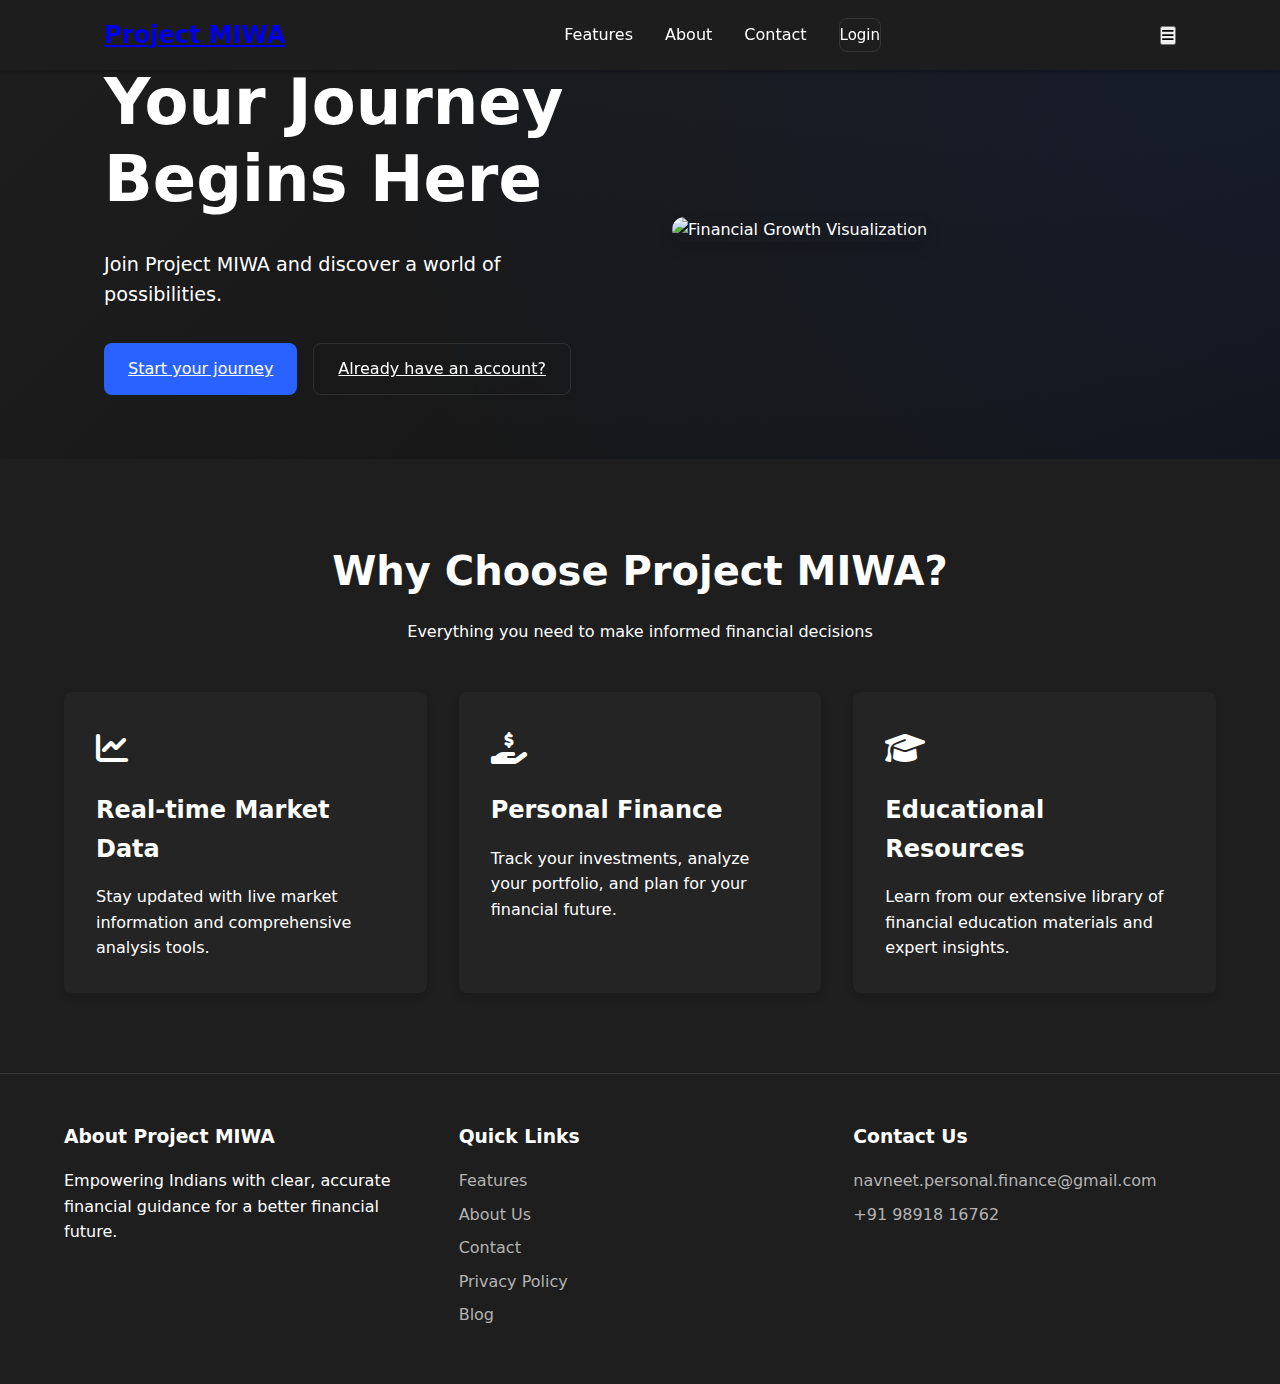
==== commit 96753e9d: "Changes for separation of concerns for login & registration flow" ====
--- a/index.html
+++ b/index.html
@@ -13,12 +13,14 @@
     <!-- Include header component -->
     <nav class="navbar">
         <div class="nav-content">
-            <div class="logo">Project MIWA</div>
+            <div class="logo">
+                <a href="index.html">Project MIWA</a>
+            </div>
             <div class="nav-links">
                 <a href="pages/features.html">Features</a>
                 <a href="pages/about.html">About</a>
                 <a href="pages/contact.html">Contact</a>
-                <a href="pages/login.html" class="cta-button">Get Started</a>
+                <a href="pages/login.html" class="cta-button">Login</a>
             </div>
             <button class="mobile-menu-button">
                 <i class="fas fa-bars"></i>
@@ -27,14 +29,19 @@
     </nav>
 
     <section class="hero">
-        <div class="hero-content">
-            <div class="hero-text">
-                <h1>Smart Financial Decisions Start Here</h1>
-                <p>Access comprehensive financial information, expert insights, and personalized guidance - all in one place, completely free.</p>
-                <a href="pages/login.html" class="cta-button">Start Your Journey</a>
-            </div>
-            <div class="hero-image">
-                <img src="https://images.pexels.com/photos/9660/business-money-pink-coins.jpg?auto=compress&cs=tinysrgb&w=600" alt="Financial Growth Visualization">
+        <div class="container">
+            <div class="hero-content">
+                <div class="hero-text">
+                    <h1>Your Journey Begins Here</h1>
+                    <p>Join Project MIWA and discover a world of possibilities.</p>
+                    <div class="hero-buttons">
+                        <a href="pages/register.html" class="cta-button primary">Start your journey</a>
+                        <a href="pages/login.html" class="cta-button secondary">Already have an account?</a>
+                    </div>
+                </div>
+                <div class="hero-image">
+                    <img src="https://images.pexels.com/photos/9660/business-money-pink-coins.jpg?auto=compress&cs=tinysrgb&w=600" alt="Financial Growth Visualization">
+                </div>
             </div>
         </div>
     </section>
--- a/assets/css/style.css
+++ b/assets/css/style.css
@@ -8,6 +8,19 @@
     --text-secondary: #b3b3b3;
     --card-background: #242424;
     --hover-color: #3a3a3a;
+    --spacing-xs: 0.25rem;
+    --spacing-sm: 0.5rem;
+    --spacing-md: 1rem;
+    --spacing-lg: 2rem;
+    --spacing-xl: 4rem;
+    --container-max: 1200px;
+    --container-padding: 5%;
+    --radius-sm: 4px;
+    --radius-md: 8px;
+    --radius-lg: 16px;
+    --shadow-sm: 0 2px 4px rgba(0,0,0,0.1);
+    --shadow-md: 0 4px 8px rgba(0,0,0,0.12);
+    --shadow-lg: 0 8px 16px rgba(0,0,0,0.15);
 }
 
 * {
@@ -25,8 +38,9 @@
 
 /* Navigation */
 .navbar {
-    background: var(--surface-dark);
-    padding: 1rem 5%;
+    background: rgba(30, 30, 30, 0.95);
+    backdrop-filter: blur(10px);
+    padding: var(--spacing-md) 0;
     position: fixed;
     width: 100%;
     top: 0;
@@ -36,10 +50,11 @@
 
 .nav-content {
     display: flex;
+    align-items: center;
     justify-content: space-between;
-    align-items: center;
-    max-width: 1200px;
+    max-width: var(--container-max);
     margin: 0 auto;
+    padding: 0 var(--container-padding);
 }
 
 .logo {
@@ -50,58 +65,147 @@
 
 .nav-links {
     display: flex;
-    gap: 2rem;
+    gap: var(--spacing-lg);
+    align-items: center;
 }
 
 .nav-links a {
+    position: relative;
+    padding: var(--spacing-xs) 0;
     text-decoration: none;
     color: var(--text-primary);
     font-weight: 500;
     transition: color 0.3s ease;
 }
 
-.nav-links a:hover {
-    color: var(--primary-color);
-}
-
+.nav-links a::after {
+    content: '';
+    position: absolute;
+    bottom: 0;
+    left: 0;
+    width: 0;
+    height: 2px;
+    background: var(--primary-color);
+    transition: width 0.3s ease;
+}
+
+.nav-links a:hover::after {
+    width: 100%;
+}
+
+/* Enhanced CTA Button Styling */
 .cta-button {
-    display: inline-block;
-    padding: 1rem 2rem;
-    background-color: var(--primary-color);
-    color: white;
-    text-decoration: none;
+    position: relative;
+    padding: 8px 20px;
+    font-size: 0.9375rem;
+    font-weight: 500;
+    color: var(--text-primary);
+    background: transparent;
+    border: 1px solid rgba(255, 255, 255, 0.1);
     border-radius: 8px;
-    font-weight: 600;
-    transition: transform 0.3s ease, background-color 0.3s ease;
+    transition: all 0.2s ease;
+    backdrop-filter: blur(8px);
+    -webkit-backdrop-filter: blur(8px);
 }
 
 .cta-button:hover {
-    transform: translateY(-2px);
-    background-color: var(--secondary-color);
+    border-color: rgba(255, 255, 255, 0.2);
+    background: rgba(255, 255, 255, 0.05);
+    transform: translateY(-1px);
+}
+
+.cta-button:active {
+    transform: translateY(0);
+}
+
+/* Glowing effect on hover */
+.cta-button::before {
+    content: '';
+    position: absolute;
+    top: 0;
+    left: 0;
+    right: 0;
+    bottom: 0;
+    border-radius: 8px;
+    padding: 1px;
+    background: linear-gradient(
+        135deg,
+        rgba(255, 255, 255, 0.1),
+        rgba(255, 255, 255, 0.05),
+        rgba(255, 255, 255, 0)
+    );
+    -webkit-mask: linear-gradient(#fff 0 0) content-box, linear-gradient(#fff 0 0);
+    mask: linear-gradient(#fff 0 0) content-box, linear-gradient(#fff 0 0);
+    -webkit-mask-composite: xor;
+    mask-composite: exclude;
+    opacity: 0;
+    transition: opacity 0.2s ease;
+}
+
+.cta-button:hover::before {
+    opacity: 1;
+}
+
+/* Dark theme specific styling */
+.dark-theme .cta-button {
+    box-shadow: 0 1px 2px rgba(0, 0, 0, 0.2),
+                0 2px 4px rgba(0, 0, 0, 0.1);
+}
+
+/* Mobile optimization */
+@media (max-width: 768px) {
+    .cta-button {
+        padding: 6px 16px;
+        font-size: 0.875rem;
+    }
+}
+
+/* High contrast mode */
+@media (prefers-contrast: more) {
+    .cta-button {
+        border: 2px solid var(--text-primary);
+        background: transparent;
+    }
 }
 
 /* Hero Section */
 .hero {
-    margin-top: 4rem;
-    padding: 6rem 5%;
-    background: linear-gradient(135deg, var(--surface-dark) 0%, var(--background-dark) 100%);
-    position: relative;
+    position: relative;
+    padding: var(--spacing-xl) 0;
+    background: linear-gradient(135deg, 
+        var(--surface-dark) 0%, 
+        var(--background-dark) 100%
+    );
     overflow: hidden;
 }
 
+.hero::before {
+    content: '';
+    position: absolute;
+    top: 0;
+    left: 0;
+    right: 0;
+    bottom: 0;
+    background: radial-gradient(
+        circle at top right,
+        rgba(41, 98, 255, 0.1),
+        transparent 70%
+    );
+}
+
 .hero-content {
-    max-width: 1200px;
-    margin: 0 auto;
+    position: relative;
+    z-index: 1;
     display: grid;
     grid-template-columns: 1fr 1fr;
-    gap: 4rem;
+    gap: var(--spacing-xl);
     align-items: center;
 }
 
 .hero-text h1 {
-    font-size: 3.5rem;
+    font-size: clamp(2.5rem, 5vw, 4rem);
     line-height: 1.2;
-    margin-bottom: 1.5rem;
+    margin-bottom: var(--spacing-lg);
 }
 
 .hero-text p {
@@ -110,10 +214,8 @@
 }
 
 .hero-image img {
-    width: 100%;
-    height: auto;
-    border-radius: 12px;
-    box-shadow: 0 20px 40px rgba(0,0,0,0.3);
+    border-radius: var(--radius-lg);
+    box-shadow: var(--shadow-lg);
 }
 
 /* Features Section */
@@ -145,10 +247,15 @@
 
 .feature-card {
     background: var(--card-background);
-    padding: 2rem;
-    border-radius: 12px;
-    box-shadow: 0 4px 6px rgba(0,0,0,0.2);
-    transition: transform 0.3s ease;
+    padding: var(--spacing-lg);
+    border-radius: var(--radius-md);
+    box-shadow: var(--shadow-md);
+    transition: transform 0.3s ease, box-shadow 0.3s ease;
+}
+
+.feature-card:hover {
+    transform: translateY(-4px);
+    box-shadow: var(--shadow-lg);
 }
 
 .feature-icon {
@@ -197,4 +304,505 @@
 
 .footer-links a:hover {
     color: var(--primary-color);
+}
+
+/* Improved container class */
+.container {
+    width: 100%;
+    max-width: var(--container-max);
+    margin: 0 auto;
+    padding: 0 var(--container-padding);
+}
+
+/* Improved grid system */
+.grid {
+    display: grid;
+    gap: var(--spacing-lg);
+}
+
+.grid-2 {
+    grid-template-columns: repeat(2, 1fr);
+}
+
+.grid-3 {
+    grid-template-columns: repeat(3, 1fr);
+}
+
+/* Improved form styling */
+.form-group {
+    margin-bottom: var(--spacing-md);
+}
+
+.form-group label {
+    display: block;
+    margin-bottom: var(--spacing-xs);
+    font-weight: 500;
+}
+
+.form-group input,
+.form-group textarea {
+    width: 100%;
+    padding: var(--spacing-sm) var(--spacing-md);
+    border: 1px solid var(--hover-color);
+    border-radius: var(--radius-sm);
+    background: var(--card-background);
+    color: var(--text-primary);
+    transition: border-color 0.3s ease;
+}
+
+.form-group input:focus,
+.form-group textarea:focus {
+    border-color: var(--primary-color);
+    outline: none;
+}
+
+/* Add these styles to your existing style.css */
+
+.auth-container {
+    min-height: 100vh;
+    display: flex;
+    align-items: center;
+    justify-content: center;
+    padding: calc(var(--spacing-xl) * 2) var(--spacing-md);
+    margin-top: 60px; /* Add margin to account for fixed navbar */
+}
+
+.auth-box {
+    background: var(--card-background);
+    padding: var(--spacing-xl);
+    border-radius: var(--radius-lg);
+    box-shadow: var(--shadow-lg);
+    width: 100%;
+    max-width: 480px;
+}
+
+.auth-box h1 {
+    margin-bottom: var(--spacing-lg);
+    text-align: center;
+}
+
+.password-strength {
+    height: 4px;
+    width: 0;
+    background-color: #ff4444;
+    transition: all 0.3s ease;
+    margin-top: 5px;
+    border-radius: 2px;
+}
+
+.terms {
+    display: flex;
+    gap: var(--spacing-sm);
+    align-items: center;
+    margin: var(--spacing-md) 0;
+}
+
+.terms input[type="checkbox"] {
+    width: auto;
+}
+
+.form-links {
+    text-align: center;
+    margin-top: var(--spacing-md);
+}
+
+.form-links a {
+    color: var(--primary-color);
+    text-decoration: none;
+}
+
+.form-links a:hover {
+    text-decoration: underline;
+}
+
+/* OTP input styles */
+.otp-input-group {
+    display: flex;
+    gap: 10px;
+    justify-content: center;
+    margin: var(--spacing-md) 0;
+}
+
+.otp-input {
+    width: 40px;
+    height: 40px;
+    text-align: center;
+    font-size: 1.2rem;
+    border: 1px solid var(--hover-color);
+    border-radius: var(--radius-sm);
+    background: var(--card-background);
+    color: var(--text-primary);
+}
+
+.otp-input:focus {
+    border-color: var(--primary-color);
+    outline: none;
+}
+
+.resend-text {
+    text-align: center;
+    margin-top: var(--spacing-sm);
+    color: var(--text-secondary);
+}
+
+.resend-button {
+    background: none;
+    border: none;
+    color: var(--primary-color);
+    cursor: pointer;
+    padding: 0;
+    font: inherit;
+    text-decoration: underline;
+}
+
+.resend-button:hover {
+    color: var(--secondary-color);
+}
+
+/* Form step transitions */
+.form-step {
+    transition: all 0.3s ease;
+}
+
+.form-step.active {
+    transform: translateX(0);
+    opacity: 1;
+}
+
+.form-step.inactive {
+    transform: translateX(-20px);
+    opacity: 0;
+}
+
+/* Progress Steps */
+.progress-steps {
+    display: flex;
+    align-items: center;
+    justify-content: space-between;
+    margin-bottom: var(--spacing-xl);
+    padding: 0 var(--spacing-md);
+}
+
+.progress-step {
+    display: flex;
+    flex-direction: column;
+    align-items: center;
+    position: relative;
+    z-index: 1;
+}
+
+.step-number {
+    width: 32px;
+    height: 32px;
+    border-radius: 50%;
+    background: var(--surface-dark);
+    border: 2px solid var(--hover-color);
+    color: var(--text-secondary);
+    display: flex;
+    align-items: center;
+    justify-content: center;
+    font-weight: 500;
+    transition: all 0.3s ease;
+}
+
+.step-label {
+    margin-top: var(--spacing-xs);
+    font-size: 0.875rem;
+    color: var(--text-secondary);
+    transition: all 0.3s ease;
+}
+
+.progress-line {
+    flex: 1;
+    height: 2px;
+    background: var(--hover-color);
+    margin: 0 var(--spacing-sm);
+    position: relative;
+    z-index: 0;
+}
+
+.progress-step.active .step-number {
+    background: var(--primary-color);
+    border-color: var(--primary-color);
+    color: white;
+}
+
+.progress-step.active .step-label {
+    color: var(--primary-color);
+}
+
+.progress-step.completed .step-number {
+    background: var(--primary-color);
+    border-color: var(--primary-color);
+}
+
+.progress-step.completed .step-number::after {
+    content: '✓';
+    color: white;
+}
+
+/* Loading States */
+.spinner {
+    display: none;
+    width: 20px;
+    height: 20px;
+    border: 2px solid rgba(255, 255, 255, 0.3);
+    border-radius: 50%;
+    border-top-color: white;
+    animation: spin 0.8s linear infinite;
+    margin-left: var(--spacing-sm);
+}
+
+@keyframes spin {
+    to {
+        transform: rotate(360deg);
+    }
+}
+
+.cta-button {
+    display: flex;
+    align-items: center;
+    justify-content: center;
+    position: relative;
+}
+
+.cta-button.loading .button-text {
+    opacity: 0.7;
+}
+
+.cta-button.loading .spinner {
+    display: block;
+}
+
+/* Step Transitions */
+.form-step {
+    opacity: 0;
+    transform: translateX(20px);
+    transition: all 0.3s ease;
+    position: absolute;
+    width: 100%;
+}
+
+.form-step.active {
+    opacity: 1;
+    transform: translateX(0);
+    position: relative;
+}
+
+/* Form Container */
+.register-form {
+    position: relative;
+    overflow: hidden;
+}
+
+/* Enhanced OTP Input Styling */
+.otp-input {
+    position: relative;
+    overflow: hidden;
+}
+
+.otp-input:focus {
+    border-color: var(--primary-color);
+    box-shadow: 0 0 0 2px rgba(41, 98, 255, 0.1);
+}
+
+.otp-input.filled {
+    background: rgba(41, 98, 255, 0.1);
+}
+
+/* Loading Overlay */
+.loading-overlay {
+    position: fixed;
+    top: 0;
+    left: 0;
+    right: 0;
+    bottom: 0;
+    background: rgba(0, 0, 0, 0.7);
+    display: flex;
+    align-items: center;
+    justify-content: center;
+    z-index: 1000;
+    opacity: 0;
+    visibility: hidden;
+    transition: all 0.3s ease;
+}
+
+.loading-overlay.active {
+    opacity: 1;
+    visibility: visible;
+}
+
+/* Hero Buttons */
+.hero-buttons {
+    display: flex;
+    gap: var(--spacing-md);
+    margin-top: var(--spacing-lg);
+}
+
+.cta-button.primary {
+    background: var(--primary-color);
+    border: none;
+    padding: 12px 24px;
+    font-size: 1rem;
+}
+
+.cta-button.primary:hover {
+    background: var(--secondary-color);
+    transform: translateY(-2px);
+}
+
+.cta-button.secondary {
+    background: transparent;
+    border: 1px solid rgba(255, 255, 255, 0.1);
+    padding: 12px 24px;
+    font-size: 1rem;
+}
+
+/* Password Input Group */
+.password-input-group {
+    position: relative;
+}
+
+.toggle-password {
+    position: absolute;
+    right: 12px;
+    top: 50%;
+    transform: translateY(-50%);
+    background: none;
+    border: none;
+    color: var(--text-secondary);
+    cursor: pointer;
+    padding: 4px;
+}
+
+.toggle-password:hover {
+    color: var(--text-primary);
+}
+
+.forgot-password {
+    display: block;
+    text-align: right;
+    color: var(--primary-color);
+    text-decoration: none;
+    font-size: 0.875rem;
+    margin-top: var(--spacing-xs);
+}
+
+.forgot-password:hover {
+    text-decoration: underline;
+}
+
+/* Social Login Styles */
+.auth-divider {
+    text-align: center;
+    margin: var(--spacing-lg) 0;
+    position: relative;
+}
+
+.auth-divider::before,
+.auth-divider::after {
+    content: '';
+    position: absolute;
+    top: 50%;
+    width: calc(50% - 30px);
+    height: 1px;
+    background: var(--hover-color);
+}
+
+.auth-divider::before {
+    left: 0;
+}
+
+.auth-divider::after {
+    right: 0;
+}
+
+.auth-divider span {
+    background: var(--card-background);
+    padding: 0 var(--spacing-sm);
+    color: var(--text-secondary);
+    font-size: 0.875rem;
+}
+
+.social-login {
+    display: flex;
+    flex-direction: column;
+    gap: var(--spacing-sm);
+}
+
+.google-login-button {
+    display: flex;
+    align-items: center;
+    justify-content: center;
+    gap: var(--spacing-sm);
+    width: 100%;
+    padding: 12px;
+    border: 1px solid var(--hover-color);
+    border-radius: var(--radius-md);
+    background: var(--surface-dark);
+    color: var(--text-primary);
+    font-size: 1rem;
+    font-weight: 500;
+    cursor: pointer;
+    transition: all 0.2s ease;
+}
+
+.google-login-button:hover {
+    background: var(--hover-color);
+    transform: translateY(-1px);
+}
+
+.google-login-button img {
+    width: 18px;
+    height: 18px;
+}
+
+/* Remember Me Checkbox */
+.remember-me {
+    margin: var(--spacing-md) 0;
+}
+
+.checkbox-label {
+    display: flex;
+    align-items: center;
+    gap: var(--spacing-sm);
+    cursor: pointer;
+    user-select: none;
+}
+
+.checkbox-label input[type="checkbox"] {
+    display: none;
+}
+
+.checkbox-custom {
+    width: 18px;
+    height: 18px;
+    border: 2px solid var(--hover-color);
+    border-radius: 4px;
+    position: relative;
+    transition: all 0.2s ease;
+}
+
+.checkbox-custom::after {
+    content: '';
+    position: absolute;
+    top: 2px;
+    left: 5px;
+    width: 5px;
+    height: 10px;
+    border: solid var(--text-primary);
+    border-width: 0 2px 2px 0;
+    transform: rotate(45deg) scale(0);
+    opacity: 0;
+    transition: all 0.2s ease;
+}
+
+.checkbox-label input[type="checkbox"]:checked + .checkbox-custom {
+    background: var(--primary-color);
+    border-color: var(--primary-color);
+}
+
+.checkbox-label input[type="checkbox"]:checked + .checkbox-custom::after {
+    transform: rotate(45deg) scale(1);
+    opacity: 1;
 }--- a/assets/css/responsive.css
+++ b/assets/css/responsive.css
@@ -1,23 +1,27 @@
 /* Mobile Responsiveness */
 @media (max-width: 1200px) {
     .container {
-        padding: 0 5%;
+        padding: 0 var(--spacing-lg);
     }
 }
 
 @media (max-width: 992px) {
+    :root {
+        --spacing-xl: 3rem;
+    }
+
     .hero-text h1 {
-        font-size: 3rem;
-    }
-    
-    .feature-grid {
+        font-size: clamp(2rem, 4vw, 3rem);
+    }
+
+    .grid-3 {
         grid-template-columns: repeat(2, 1fr);
     }
 }
 
 @media (max-width: 768px) {
     .navbar {
-        padding: 1rem;
+        padding: var(--spacing-sm) 0;
     }
 
     .mobile-menu-button {
@@ -27,36 +31,127 @@
         color: var(--text-primary);
         font-size: 1.5rem;
         cursor: pointer;
+        padding: var(--spacing-xs);
+        transition: color 0.3s ease;
+    }
+
+    .mobile-menu-button:hover {
+        color: var(--primary-color);
     }
 
     .nav-links {
-        display: none;
         position: absolute;
         top: 100%;
         left: 0;
         right: 0;
         background: var(--surface-dark);
-        padding: 1rem;
+        padding: var(--spacing-md);
         flex-direction: column;
         align-items: center;
-        gap: 1rem;
+        gap: var(--spacing-md);
+        transform: translateY(-100%);
+        opacity: 0;
+        visibility: hidden;
+        transition: all 0.3s ease;
     }
 
     .nav-links.active {
-        display: flex;
-    }
-
-    .hero-content {
+        transform: translateY(0);
+        opacity: 1;
+        visibility: visible;
+    }
+
+    .hero-content,
+    .grid-2 {
         grid-template-columns: 1fr;
+    }
+
+    .hero-text {
         text-align: center;
-        gap: 2rem;
+    }
+
+    .feature-grid {
+        gap: var(--spacing-md);
+    }
+
+    /* Auth Container */
+    .auth-container {
+        padding: var(--spacing-md);
+        margin-top: 40px;
+    }
+
+    .auth-box {
+        padding: var(--spacing-lg);
+        max-width: 100%;
+    }
+
+    /* Progress Steps */
+    .progress-steps {
+        margin-bottom: var(--spacing-lg);
+        padding: 0;
+    }
+
+    .step-label {
+        font-size: 0.75rem;
+    }
+
+    .step-number {
+        width: 28px;
+        height: 28px;
+        font-size: 0.875rem;
+    }
+
+    .progress-line {
+        margin: 0 var(--spacing-xs);
+    }
+
+    /* OTP Inputs */
+    .otp-input-group {
+        gap: 8px;
+    }
+
+    .otp-input {
+        width: 36px;
+        height: 36px;
+        font-size: 1rem;
+    }
+
+    /* Form Groups */
+    .form-group {
+        margin-bottom: var(--spacing-md);
+    }
+
+    .form-group label {
+        font-size: 0.875rem;
+    }
+
+    /* Buttons */
+    .cta-button {
+        width: 100%;
+        padding: 12px 20px;
+        font-size: 1rem;
+    }
+
+    /* Toast Notifications */
+    .toast {
+        left: 20px;
+        right: 20px;
+        bottom: 20px;
+        text-align: center;
+    }
+}
+
+@media (max-width: 480px) {
+    :root {
+        --spacing-xl: 2rem;
+        --spacing-lg: 1.5rem;
     }
 
     .hero-text h1 {
-        font-size: 2.5rem;
-    }
-
-    .feature-grid {
+        font-size: clamp(1.75rem, 3vw, 2.5rem);
+    }
+
+    .grid-3 {
         grid-template-columns: 1fr;
     }
 
@@ -66,21 +161,44 @@
     }
 }
 
-@media (max-width: 480px) {
-    .hero {
-        padding: 4rem 1rem;
-    }
-
-    .hero-text h1 {
-        font-size: 2rem;
-    }
-
-    .section-title h2 {
-        font-size: 2rem;
-    }
-
-    .feature-card {
-        padding: 1.5rem;
+/* Small phones */
+@media (max-width: 360px) {
+    .auth-box {
+        padding: var(--spacing-md);
+    }
+
+    .otp-input {
+        width: 32px;
+        height: 32px;
+    }
+
+    .progress-steps {
+        flex-direction: column;
+        gap: var(--spacing-sm);
+    }
+
+    .progress-line {
+        width: 2px;
+        height: 20px;
+    }
+}
+
+/* Landscape mode */
+@media (max-height: 600px) and (orientation: landscape) {
+    .auth-container {
+        padding: var(--spacing-sm);
+    }
+
+    .auth-box {
+        max-height: 90vh;
+        overflow-y: auto;
+    }
+}
+
+/* High-DPI screens */
+@media (-webkit-min-device-pixel-ratio: 2), (min-resolution: 192dpi) {
+    .auth-box {
+        box-shadow: var(--shadow-sm);
     }
 }
 
@@ -93,12 +211,12 @@
     }
 
     body {
-        color: black;
-        background: white;
-    }
-
-    .hero-content,
-    .features-content {
-        grid-template-columns: 1fr;
-    }
-}
+        color: #000;
+        background: #fff;
+    }
+
+    .container {
+        max-width: 100%;
+        padding: 0;
+    }
+}
